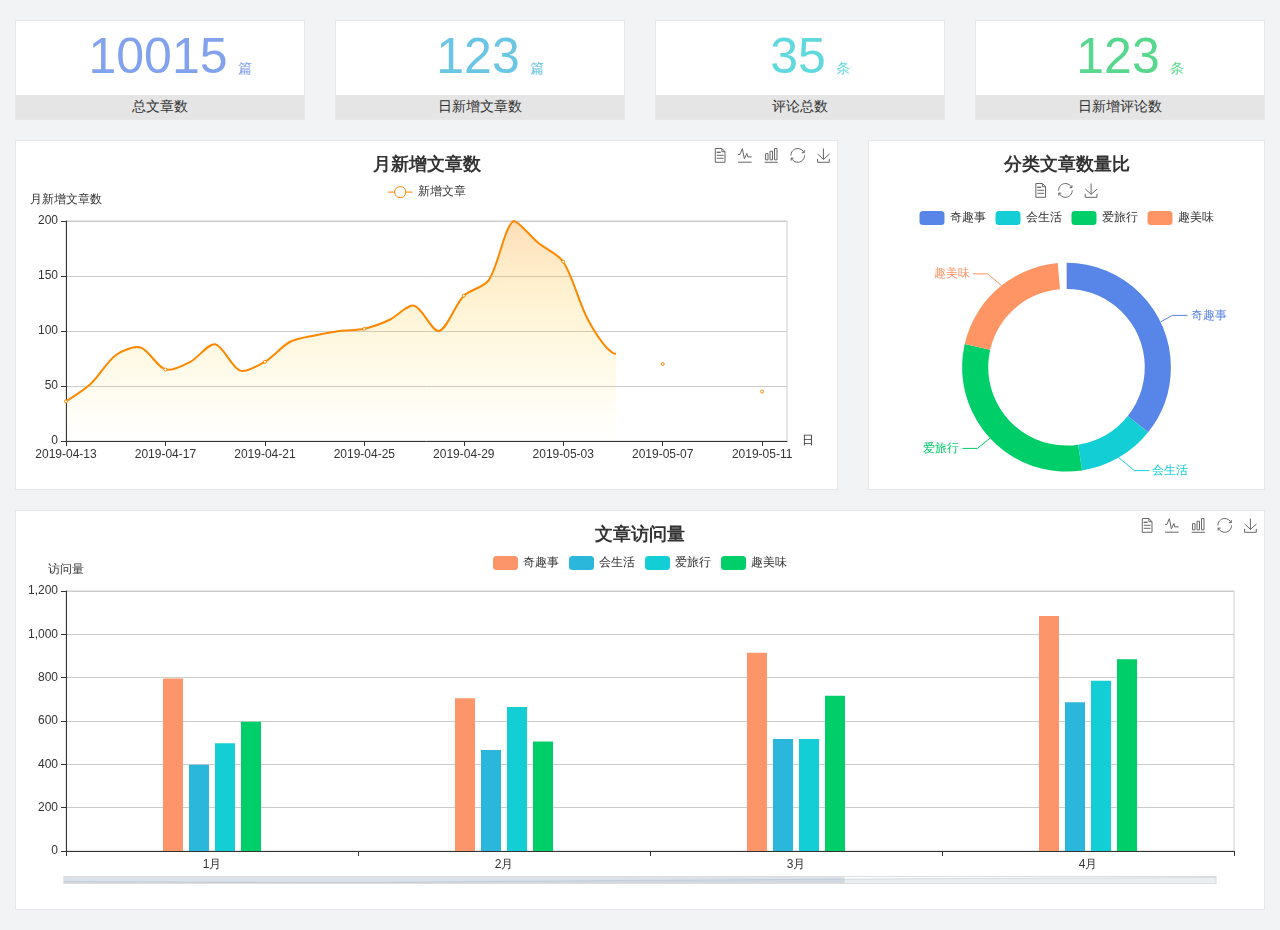
==== home/dashboard.html @ 74af2966 "init" ====
<!DOCTYPE html>
<html lang="en">

<head>
  <meta charset="UTF-8">
  <meta name="viewport" content="width=device-width, initial-scale=1.0">
  <meta http-equiv="X-UA-Compatible" content="ie=edge">
  <title>图表统计</title>
  <link rel="stylesheet" href="../../assets/lib/bootstrap.css" />
  <link rel="stylesheet" href="../../assets/lib/main.css" />
  <script src="../../assets/lib/jquery.js"></script>
  <script type="text/javascript" src="../../assets/lib/echarts.min.js"></script>
</head>

<body>
  <div class="container-fluid">
    <div class="row spannel_list">
      <div class="col-sm-3 col-xs-6">
        <div class="spannel">
          <em>10015</em><span>篇</span>
          <b>总文章数</b>
        </div>
      </div>
      <div class="col-sm-3 col-xs-6">
        <div class="spannel scolor01">
          <em>123</em><span>篇</span>
          <b>日新增文章数</b>
        </div>
      </div>
      <div class="col-sm-3 col-xs-6">
        <div class="spannel scolor02">
          <em>35</em><span>条</span>
          <b>评论总数</b>
        </div>
      </div>
      <div class="col-sm-3 col-xs-6">
        <div class="spannel scolor03">
          <em>123</em><span>条</span>
          <b>日新增评论数</b>
        </div>
      </div>
    </div>
  </div>

  <div class="container-fluid">
    <div class="row curve-pie">
      <div class="col-lg-8 col-md-8">
        <div class="gragh_pannel" id="curve_show"></div>
      </div>
      <div class="col-lg-4 col-md-4">
        <div class="gragh_pannel" id="pie_show"></div>
      </div>
    </div>
  </div>

  <div class="container-fluid">
    <div class="column_pannel" id="column_show"></div>
  </div>

  <script>
    var oChart = echarts.init(document.getElementById('curve_show'));
    var aList_all = [
      { 'count': 36, 'date': '2019-04-13' },
      { 'count': 52, 'date': '2019-04-14' },
      { 'count': 78, 'date': '2019-04-15' },
      { 'count': 85, 'date': '2019-04-16' },
      { 'count': 65, 'date': '2019-04-17' },
      { 'count': 72, 'date': '2019-04-18' },
      { 'count': 88, 'date': '2019-04-19' },
      { 'count': 64, 'date': '2019-04-20' },
      { 'count': 72, 'date': '2019-04-21' },
      { 'count': 90, 'date': '2019-04-22' },
      { 'count': 96, 'date': '2019-04-23' },
      { 'count': 100, 'date': '2019-04-24' },
      { 'count': 102, 'date': '2019-04-25' },
      { 'count': 110, 'date': '2019-04-26' },
      { 'count': 123, 'date': '2019-04-27' },
      { 'count': 100, 'date': '2019-04-28' },
      { 'count': 132, 'date': '2019-04-29' },
      { 'count': 146, 'date': '2019-04-30' },
      { 'count': 200, 'date': '2019-05-01' },
      { 'count': 180, 'date': '2019-05-02' },
      { 'count': 163, 'date': '2019-05-03' },
      { 'count': 110, 'date': '2019-05-04' },
      { 'count': 80, 'date': '2019-05-05' },
      { 'count': 82, 'date': '2019-05-06' },
      { 'count': 70, 'date': '2019-05-07' },
      { 'count': 65, 'date': '2019-05-08' },
      { 'count': 54, 'date': '2019-05-09' },
      { 'count': 40, 'date': '2019-05-10' },
      { 'count': 45, 'date': '2019-05-11' },
      { 'count': 38, 'date': '2019-05-12' },
    ];

    let aCount = [];
    let aDate = [];

    for (var i = 0; i < aList_all.length; i++) {
      aCount.push(aList_all[i].count);
      aDate.push(aList_all[i].date);
    }

    var chartopt = {
      title: {
        text: '月新增文章数',
        left: 'center',
        top: '10'
      },
      tooltip: {
        trigger: 'axis'
      },
      legend: {
        data: ['新增文章'],
        top: '40'
      },
      toolbox: {
        show: true,
        feature: {
          mark: { show: true },
          dataView: { show: true, readOnly: false },
          magicType: { show: true, type: ['line', 'bar'] },
          restore: { show: true },
          saveAsImage: { show: true }
        }
      },
      calculable: true,
      xAxis: [
        {
          name: '日',
          type: 'category',
          boundaryGap: false,
          data: aDate
        }
      ],
      yAxis: [
        {
          name: '月新增文章数',
          type: 'value'
        }
      ],
      series: [
        {
          name: '新增文章',
          type: 'line',
          smooth: true,
          itemStyle: { normal: { areaStyle: { type: 'default' }, color: '#f80' }, lineStyle: { color: '#f80' } },
          data: aCount
        }],
      areaStyle: {
        normal: {
          color: new echarts.graphic.LinearGradient(0, 0, 0, 1, [{
            offset: 0,
            color: 'rgba(255,136,0,0.39)'
          }, {
            offset: .34,
            color: 'rgba(255,180,0,0.25)'
          }, {
            offset: 1,
            color: 'rgba(255,222,0,0.00)'
          }])

        }
      },
      grid: {
        show: true,
        x: 50,
        x2: 50,
        y: 80,
        height: 220
      }
    };

    oChart.setOption(chartopt);


    var oPie = echarts.init(document.getElementById('pie_show'));
    var oPieopt =
    {
      title: {
        top: 10,
        text: '分类文章数量比',
        x: 'center'
      },
      tooltip: {
        trigger: 'item',
        formatter: "{a} <br/>{b} : {c} ({d}%)"
      },
      color: ['#5885e8', '#13cfd5', '#00ce68', '#ff9565'],
      legend: {
        x: 'center',
        top: 65,
        data: ['奇趣事', '会生活', '爱旅行', '趣美味']
      },
      toolbox: {
        show: true,
        x: 'center',
        top: 35,
        feature: {
          mark: { show: true },
          dataView: { show: true, readOnly: false },
          magicType: {
            show: true,
            type: ['pie', 'funnel'],
            option: {
              funnel: {
                x: '25%',
                width: '50%',
                funnelAlign: 'left',
                max: 1548
              }
            }
          },
          restore: { show: true },
          saveAsImage: { show: true }
        }
      },
      calculable: true,
      series: [
        {
          name: '访问来源',
          type: 'pie',
          radius: ['45%', '60%'],
          center: ['50%', '65%'],
          data: [
            { value: 300, name: '奇趣事' },
            { value: 100, name: '会生活' },
            { value: 260, name: '爱旅行' },
            { value: 180, name: '趣美味' }
          ]
        }
      ]
    };
    oPie.setOption(oPieopt);



    var oColumn = this.echarts.init(document.getElementById('column_show'));
    var oColumnopt =
    {
      title: {
        text: '文章访问量',
        left: 'center',
        top: '10'
      },
      tooltip: {
        trigger: 'axis'
      },
      legend: {
        data: ['奇趣事', '会生活', '爱旅行', '趣美味'],
        top: '40'
      },
      toolbox: {
        show: true,
        feature: {
          mark: { show: true },
          dataView: { show: true, readOnly: false },
          magicType: { show: true, type: ['line', 'bar'] },
          restore: { show: true },
          saveAsImage: { show: true }
        }
      },
      calculable: true,
      xAxis: [
        {
          type: 'category',
          data: ['1月', '2月', '3月', '4月', '5月']
        }
      ],
      yAxis: [
        {
          name: '访问量',
          type: 'value'
        }
      ],
      series: [
        {
          name: '奇趣事',
          type: 'bar',
          barWidth: 20,
          itemStyle: {
            normal: { areaStyle: { type: 'default' }, color: '#fd956a' }
          },
          data: [800, 708, 920, 1090, 1200]
        },
        {
          name: '会生活',
          type: 'bar',
          barWidth: 20,
          itemStyle: {
            normal: { areaStyle: { type: 'default' }, color: '#2bb6db' }
          },
          data: [400, 468, 520, 690, 800]
        },
        {
          name: '爱旅行',
          type: 'bar',
          barWidth: 20,
          itemStyle: {
            normal: { areaStyle: { type: 'default' }, color: '#13cfd5' }
          },
          data: [500, 668, 520, 790, 900]
        },
        {
          name: '趣美味',
          type: 'bar',
          barWidth: 20,
          itemStyle: {
            normal: { areaStyle: { type: 'default' }, color: '#00ce68' }
          },
          data: [600, 508, 720, 890, 1000]
        }
      ],
      grid: {
        show: true,
        x: 50,
        x2: 30,
        y: 80,
        height: 260
      },
      dataZoom: [//给x轴设置滚动条
        {
          start: 0,//默认为0
          end: 100 - 1000 / 31,//默认为100
          type: 'slider',
          show: true,
          xAxisIndex: [0],
          handleSize: 0,//滑动条的 左右2个滑动条的大小
          height: 8,//组件高度
          left: 45, //左边的距离
          right: 50,//右边的距离
          bottom: 26,//右边的距离
          handleColor: '#ddd',//h滑动图标的颜色
          handleStyle: {
            borderColor: "#cacaca",
            borderWidth: "1",
            shadowBlur: 2,
            background: "#ddd",
            shadowColor: "#ddd",
          }
        }]
    };
    oColumn.setOption(oColumnopt);
  </script>
</body>

</html>
---- assets/lib/main.css ----
body{
    font-family:'MicroSoft YaHei';
    background-color: #f2f3f5;
}
.main_wrap{
    position:fixed;
    width:100%;
    height:100%;
    left:0px;
    top:0px;
    background:url('../images/login_bg.jpg'); 
    background-size:100% 100%; 
  }
.header{
    width:1200px;
    overflow: hidden;
    margin:20px auto 0;
}
.heade .logo{
    float: left;
}
.header .copyright{
    float:right;
    font-size:12px;
    color:#fff;
    text-align:right;
    line-height:20px;
    margin-top:10px;
}
.login_form_con{
    position:absolute;
    left:50%;
    top:50%;
    margin-left:-200px;
    margin-top:-155px;
    width:400px;
    height:310px;
    background-color: #edeff0;
}

.login_form{
    position: relative;
}

.login_form .icon-user{
    position:absolute;
    font-size:16px;
    color:#999;
    left:46px;
    top:12px;
}
.login_form .icon-key{
    position:absolute;
    font-size:18px;
    color:#999;
    left:46px;
    top:78px;
}
.login_title{
    height:60px;
    background:url('../images/login_title.png') center center no-repeat #fff;
}
.input_txt,.input_pass,.input_sub{
    display:block;
    width:334px;
    height:37px;
    padding:0px;
    text-indent:40px;
    border:1px solid #ddd;
    margin:27px auto 0;
    outline:none;
}
.input_sub{
    margin-top:40px;
    height:42px;
    background-color: #19b9e7;
    text-indent:0px;
    font-size:18px;
    color:#fff;
    cursor: pointer;
}
.input_sub:hover{
    background-color: #08a0cc;
}

.sider{
    position:fixed;
    left:0;
    top:0;
    bottom:0;
    width:210px;
    background-color: #323745;
}
.sider .logo{
    display:block;
    height:56px;
    background-color: #242732;
    overflow: hidden;
}
.sider .logo img{
    display:block;
    margin:6px auto 0;
}
.user_info{
    height:79px;
    border-bottom:1px solid #5a5e6b;
}

.user_info img{
    float: left;
    width:40px;
    height:40px;
    border-radius:20px;
    margin:19px 0 0 30px;
}
.user_info span{
    float: left;
    width:120px;
    font-size:12px;
    color:#fff;
    margin:23px 0 0 20px;
}
.user_info b{
    float: left;
    width: 120px;
    font-weight:normal;
    font-size:12px;
    color:#adafb5;
    margin:2px 0 0 20px;
}

.menu .level01{
    height:50px;
    line-height:50px;
}
.menu .level01 a{
    display:block;
    height:50px;
    font-size:12px;
    color:#adafb5;
    overflow: hidden;
}
.menu .level01.active a{
    background-color: #1378f0;
    color:#fff;
}
.menu .level01.active i{
    color:#fff;
}

.menu .level01 a:hover{
    background-color: #1378f0;
    color:#fff;
}
.menu .level01 a:hover i{
    color:#fff;
}
.menu .level01 i{
    color:#61646f;
    font-size:22px;
    float: left;
    margin-left:26px;
}
.menu .level01 span{
    float: left;
    margin-left:10px;
}
.menu .level01 b{
    float: right;
    margin-right:20px;
    font-weight:normal;
    transform:rotate(90deg);
    transition:all 500ms ease;
}

.menu .level01 .rotate0{
    transform:rotate(0deg);
}

.menu .level02{
    background: #242732;
    display:none;
}


.menu .level02 li{
    height:40px;
    line-height:40px;
}
.menu .level02 li a{
    display:block;
    height:40px;
    font-size:12px;
    color:#adafb5;
    overflow: hidden;
}

.menu .level02 li a:hover{
    background-color: #1378f0;
    color:#fff;
}

.menu .level02 li i{
    font-size:12px;
    float: left;
    margin-left:60px;
}
.menu .level02 li span{
    font-size:12px;
    float: left;
    margin-left:5px;
}

.menu .level02 .active a{
    color:#ffae00;
}

.header_bar{
    position:fixed;
    left:210px;
    right:0;
    top:0;
    height:56px;
    background-color: #fff;
}

.main{
    position:fixed;
    left:210px;
    top:56px;
    right:0;
    bottom:0;
    background-color: #f2f3f5;
}

.search_form{
    width:218px;
    height:33px;
    border:1px solid #ddd;
    background-color: #f2f3f5;
    border-radius:16px;
    float: left;
    margin:12px 0 0 27px;
}

.search_form input{
    padding:0px;
    margin:0px;
    border:0px;
    float: left;
    background-color: #f2f3f5;
    font-size:12px;
    width:175px;
    height:31px;
    margin-left:12px;
    outline:none;
   
}

.search_form .icon-search{
    line-height:33px;
    cursor: pointer;
    font-size:18px;
    color:#abaebb;
}
.user_center_link{
    float:right;

}
.user_center_link a{
    line-height:56px;
    font-size:12px;
    color:#999;
    margin-right:15px;
}
.user_center_link a:hover{
    color:#ffae00
}

.user_center_link img{
    width:42px;
    height:42px;
    border-radius:32px;
    margin-right:10px;
}

.spannel_list{
    margin-top:20px;
}

.spannel{
	height:100px;
	overflow:hidden;
	text-align:center;
    position:relative;
    background-color: #fff;
    border:1px solid #e7e7e9;
    margin-bottom:20px;
}

.spannel em{
    font-style:normal;
	font-size:50px;
	line-height:50px;
	display:inline-block;
	margin:10px 0 0 20px;
	font-family:'Arial';
	color:#83a2ed;
}

.spannel span{
	font-size:14px;
	display:inline-block;
	color:#83a2ed;
	margin-left:10px;
}

.spannel b{
	position:absolute;
	left:0;
	bottom:0;
	width:100%;
	line-height:24px;
	background:#e5e5e5;
	color:#333;
	font-size:14px;
	font-weight:normal;
}

.scolor01 em,.scolor01 span{
	color:#6ac6e2;
}

.scolor02 em,.scolor02 span{
	color:#5fd9de;
}

.scolor03 em,.scolor03 span{
	color:#58d88e;
}


.gragh_pannel{
    height:350px;
    border:1px solid #e7e7e9;
    background-color: #fff!important; 
    margin-bottom:20px;  
}

.column_pannel{
    margin-bottom:20px;
    height:400px;
    border:1px solid #e7e7e9;
    background-color: #fff!important;   
}

.common_title{
    line-height:42px;
    background-color: #fbfbfb;
    border:1px solid #e7e7e9;
    margin-top:20px;
    text-indent: 15px;
    font-size:14px;
    color:#333;
}

.common_con{
    border:1px solid #e7e7e9;
    border-top:0px;
    background-color: #fff;
    padding-bottom:20px;
    margin-bottom:20px;
}
.opt_btns{
    margin-top:20px;
}

.mp20{
    margin-top:20px;
}

.pagination{   
   margin:0;
}

.article_form{
    margin-top:20px;
}

.form-group{
    margin-bottom:25px;
}

.form-group label{
    font-weight:normal;
    color:#666;
}

.icon-icondate{
    line-height:16px;
}

.user_pic{
    width:100px;
    height:100px;
    margin-bottom:10px;
}

.article_cover{
    width:200px;
    height:200px;
    margin-bottom:10px;
}
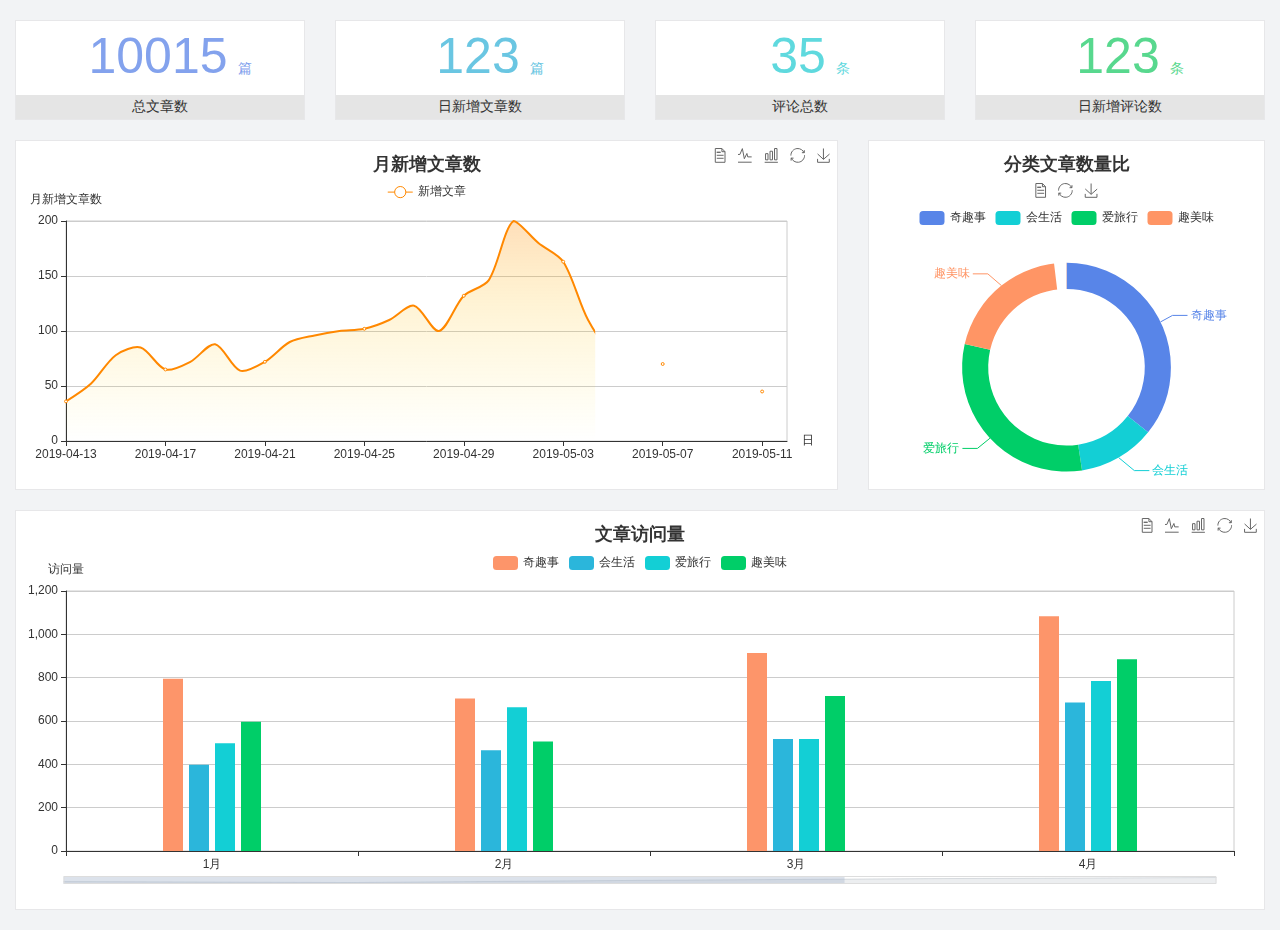
==== commit 45d3a110: "完成了后台页面" ====
--- a/home/dashboard.html
+++ b/home/dashboard.html
@@ -6,10 +6,10 @@
   <meta name="viewport" content="width=device-width, initial-scale=1.0">
   <meta http-equiv="X-UA-Compatible" content="ie=edge">
   <title>图表统计</title>
-  <link rel="stylesheet" href="../../assets/lib/bootstrap.css" />
-  <link rel="stylesheet" href="../../assets/lib/main.css" />
-  <script src="../../assets/lib/jquery.js"></script>
-  <script type="text/javascript" src="../../assets/lib/echarts.min.js"></script>
+  <link rel="stylesheet" href="../assets/lib/bootstrap.css" />
+  <link rel="stylesheet" href="../assets/lib/main.css" />
+  <script src="../assets/lib/jquery.js"></script>
+  <script type="text/javascript" src="../assets/lib/echarts.min.js"></script>
 </head>
 
 <body>
